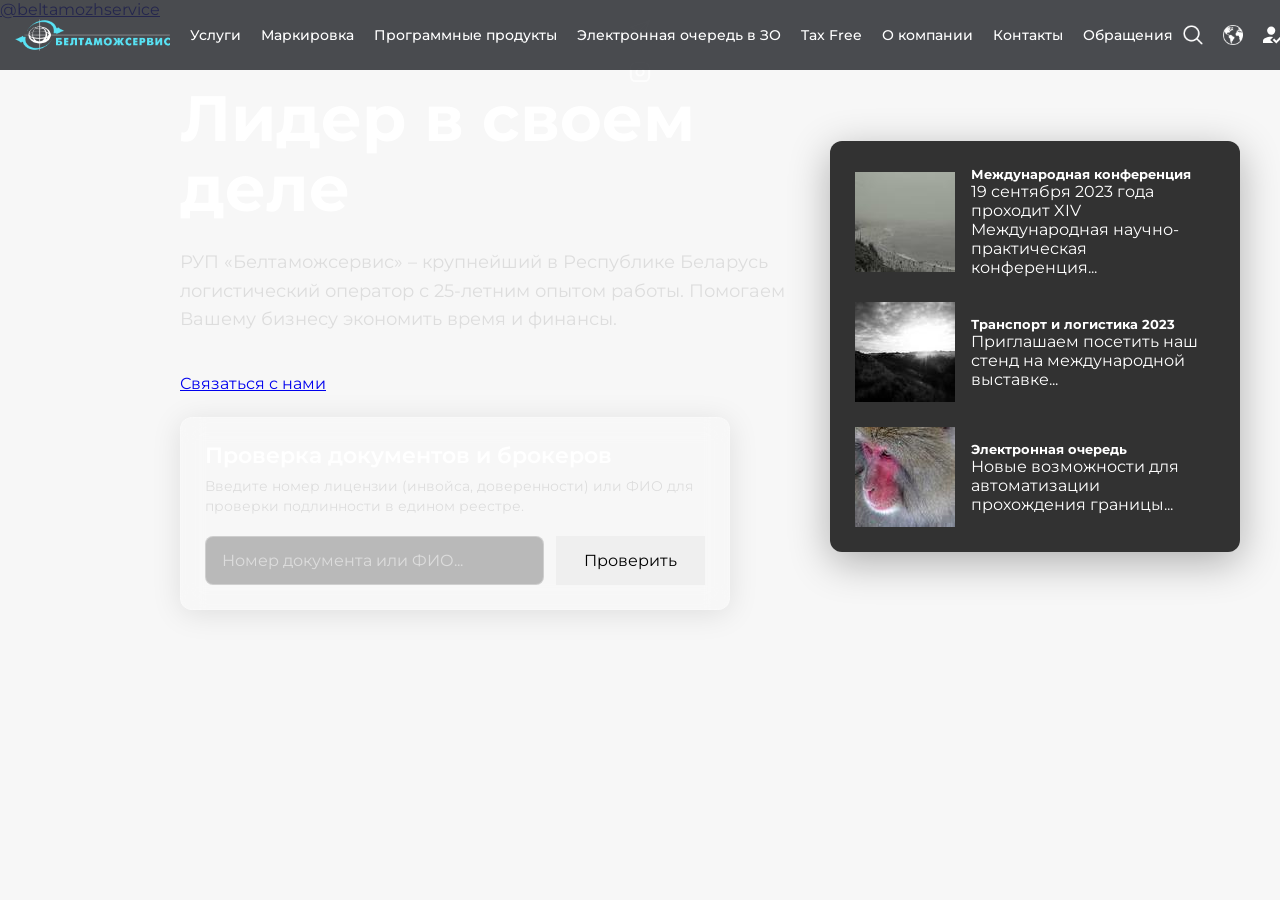
==== index.html @ e8489b8f "Replace right panel with new service items based on screenshot" ====
<!DOCTYPE html>
<html lang="ru">
<head>
    <meta charset="UTF-8">
    <meta name="viewport" content="width=device-width, initial-scale=1.0">
    <title>🥇 Логистический оператор №1 Белтаможсервис</title>
    <link rel="icon" href="assets/favicon.ico">
    <link rel="preconnect" href="https://fonts.googleapis.com">
    <link rel="preconnect" href="https://fonts.gstatic.com" crossorigin>
    <link href="https://fonts.googleapis.com/css2?family=Montserrat:wght@400;500;700&display=swap" rel="stylesheet">
    <link rel="stylesheet" href="style.css">
    <link href="https://fonts.googleapis.com/css2?family=Montserrat:wght@400;500;600;700&display=swap" rel="stylesheet">
</head>
<body>

    <header>
        <div class="header-container">
            <a href="https://declarant.by/ru/" class="logo">
                <img src="assets/logo_ru.png" alt="Белтаможсервис">
            </a>

            <nav class="main-nav">
                <div class="dropdown-wrapper">
                    <a href="/ru/menutop/" class="nav-link">Услуги</a>
                    <div class="dropdown-menu">
                        <a href="https://declarant.by/ru/export/">Экспортные услуги</a>
                        <div class="nested-dropdown">
                            <a href="https://declarant.by/ru/logistics/">Логистические услуги</a>
                            <div class="submenu">
                                <a href="https://declarant.by/ru/logistics/freight/">Транспортно-экспедиционная деятельность</a>
                                <a href="https://declarant.by/ru/logistics/trade/">Торгово-логистическая деятельность</a>
                                <a href="https://declarant.by/ru/logistics/storage/">Складские услуги и тарифы</a>
                                <a href="https://declarant.by/ru/logistics/insurance/">Страхование</a>
                                <a href="https://declarant.by/upload/documents/%D0%9E%D1%84%D0%B5%D1%80%D1%82%D0%B0%20%D0%BD%D0%B0%20%D0%B7%D0%B0%D0%BA%D0%BB%D1%8E%D1%87%D0%B5%D0%BD%D0%B8%D0%B5%20%D1%81%D1%87%D0%B5%D1%82%D0%B0-%D0%B4%D0%BE%D0%B3%D0%BE%D0%B2%D0%BE%D1%80%D0%B0.docx">Оферта на заключение счета-договора</a>
                                <a href="https://declarant.by/ru/logistics/mark/">Маркировка</a>
                                <div style="height: 15px;"></div>
                                <a href="https://declarant.by/ru/services/auto/">Автомобильные перевозки</a>
                                <a href="https://declarant.by/ru/services/train/">Железнодорожные перевозки</a>
                                <a href="https://declarant.by/ru/services/avia/">Авиа перевозки</a>
                                <a href="https://declarant.by/ru/services/multimodal/">Мультимодальные перевозки</a>
                                <a href="https://declarant.by/ru/logistics/freight/container-trains/">Перевозки Беларусь — Китай — Беларусь</a>
                            </div>
                        </div>
                        <div class="nested-dropdown">
                            <a href="https://declarant.by/ru/customs/">Таможенные услуги</a>
                            <div class="submenu">
                                <a href="https://declarant.by/ru/logistics/customs/customs-declaration/">Таможенное декларирование</a>
                                <a href="https://declarant.by/ru/customs/epi/">Электронное предварительное информирование (ЭПИ)</a>
                                <a href="https://declarant.by/ru/customs/surety/">Предоставление обеспечения уплаты таможенных платежей</a>
                                <a href="https://declarant.by/ru/logistics/customs/recycling-collection/">Утилизационный сбор</a>
                                <a href="https://declarant.by/ru/logistics/customs/statistical-declaration/">Статистическое декларирование</a>
                                <a href="https://declarant.by/ru/customs/t1/">Предварительное уведомление таможенных органов стран ЕС/ЕАСТ</a>
                            </div>
                        </div>
                        <div class="nested-dropdown">
                            <a href="https://declarant.by/ru/software/">Программные продукты</a>
                            <div class="submenu">
                                <a href="https://declarant.by/ru/software/e-declarant/">КПП "е-Декларант"</a>
                                <a href="https://declarant.by/ru/software/sez/">АС "СЭЗ"</a>
                                <a href="https://declarant.by/ru/software/pto/">АРМ "ПТО"</a>
                                <a href="https://declarant.by/ru/software/bts-specialist/">АРМ "БТС: Специалист"</a>
                                <a href="https://declarant.by/ru/software/customs-carrier/">ПМ "Таможенный перевозчик"</a>
                                <a href="https://declarant.by/ru/software/form/">Заявка на приобретение ПО</a>
                                <a href="https://declarant.by/software-updates/">Обновления ПО</a>
                                <a href="https://declarant.by/ru/software/support/">Техническая поддержка</a>
                            </div>
                        </div>
                        <a href="https://declarant.by/eseal/pay/">Навигационные пломбы</a>
                        <div class="nested-dropdown">
                            <a href="https://declarant.by/ru/menutop/serv/">Мониторинг событий</a>
                            <div class="submenu">
                                <a href="https://declarant.by/ru/logistics/recoupling-info/">Загруженность мест перецепки</a>
                                <a href="https://mon.declarant.by/vpto">Этапы оформления ВПТО</a>
                                <a href="https://mon.declarant.by/svh">Этапы оформления СВХ, мониторинг ТС в ЗТК</a>
                                <a href="https://mon.declarant.by/vpto">Размер очереди на ВПТО</a>
                                <a href="https://mon.declarant.by/rpto">Размер очереди на РПТО</a>
                                <a href="https://mon.declarant.by/zone">Очереди в Зонах ожидания</a>
                                <a href="https://mon.declarant.by/cars">Мониторинг легковых ТС в ЗТК</a>
                                <a href="https://mon.declarant.by/container">Статус контейнера</a>
                            </div>
                        </div>
                        <a href="https://declarant.by/upload/documents/price_17.02.2025.pdf">Дополнительные услуги</a>
                        <div class="nested-dropdown">
                            <a href="https://declarant.by/ru/services/">Сервисные услуги</a>
                            <div class="submenu">
                                <a href="https://palanez.by/">Кафе 'Паланэз'</a>
                                <a href="https://declarant.by/ru/services/cafe/">Сеть кафе</a>
                                <a href="https://declarant.by/ru/services/brest/">Гостиница «Белтаможсервис Брест»</a>
                            </div>
                        </div>
                        <a href="https://declarant.by/ru/services/import-alcohol/">Импорт алкоголя</a>
                        <div class="nested-dropdown">
                            <a href="https://declarant.by/ru/services/retail/">Розничная торговля</a>
                            <div class="submenu">
                                <a href="https://declarant.by/ru/services/coupon-policy">Подарочный сертификат</a>
                                <a href="https://declarant.by/ru/services/loyalty-program">Программа лояльности</a>
                                <a href="https://declarant.by/upload/service/Marriage.pdf">Критерии отбора поставщиков</a>
                            </div>
                        </div>
                        <a href="https://declarant.by/ru/logistika/">Издательская деятельность</a>
                        <a href="https://declarant.by/ru/logistics/recoupling/">Перецепка/перегрузка грузов</a>
                        <a href="https://declarant.by/ru/evi/">ЭПТС</a>
                    </div>
                </div>
                <a href="/ru/logistics/mark/" class="nav-link">Маркировка</a>
                <div class="dropdown-wrapper">
                    <a href="/ru/software/" class="nav-link">Программные продукты</a>
                    <div class="dropdown-menu">
                        <a href="https://declarant.by/ru/software/e-declarant/">КПП "е-Декларант"</a>
                        <a href="https://declarant.by/ru/software/sez/">АС "СЭЗ"</a>
                        <a href="https://declarant.by/ru/software/pto/">АРМ "ПТО"</a>
                        <a href="https://declarant.by/ru/software/bts-specialist/">АРМ "БТС: Специалист"</a>
                        <a href="https://declarant.by/ru/software/customs-carrier/">ПМ "Таможенный перевозчик"</a>
                        <a href="https://declarant.by/ru/software/form/">Заявка на приобретение ПО</a>
                        <a href="https://declarant.by/software-updates/">Обновления ПО</a>
                        <a href="https://declarant.by/ru/software/support/">Техническая поддержка</a>
                    </div>
                </div>
                <a href="https://declarant.by/ru/belarusborder" class="nav-link">Электронная очередь в ЗО</a>
                <div class="dropdown-wrapper">
                    <a href="/ru/tax-free/" class="nav-link">Tax Free</a>
                    <div class="dropdown-menu">
                        <a href="https://declarant.by/ru/tax-free/">О Tax Free</a>
                        <a href="https://declarant.by/ru/tax-free/shops">Магазины</a>
                        <a href="https://declarant.by/ru/tax-free/business">Tax Free для бизнеса</a>
                        <a href="https://declarant.by/ru/tax-free/shoping">Tax Free для покупателей</a>
                        <a href="https://declarant.by/ru/tax-free/faq">Вопросы по Tax Free</a>
                    </div>
                </div>
                <div class="dropdown-wrapper">
                    <a href="/ru/" class="nav-link">О компании</a>
                    <div class="dropdown-menu">
                        <div class="nested-dropdown">
                            <a href="https://declarant.by/ru/about-company/">Компания сегодня</a>
                            <div class="submenu">
                                <a href="https://declarant.by/ru/about-company/projects/">Успешные проекты</a>
                            </div>
                        </div>
                        <a href="https://declarant.by/ru/about-company/history/">История РУП «Белтаможсервис»</a>
                        <a href="https://declarant.by/ru/news/">Новости и события</a>
                        <div class="nested-dropdown">
                            <a href="https://declarant.by/ru/about-company/guide/">Руководство</a>
                            <div class="submenu">
                                <a href="https://declarant.by/ru/appeals/schedule/">График личного приема</a>
                            </div>
                        </div>
                        <div class="nested-dropdown">
                            <a href="https://declarant.by/ru/about-company/branches/">Филиалы</a>
                            <div class="submenu">
                                <a href="https://declarant.by/ru/about-company/branches/brest/">Брестский филиал</a>
                                <a href="https://declarant.by/ru/about-company/branches/vitebsk/">Витебский филиал</a>
                                <a href="https://declarant.by/ru/about-company/branches/gomel/">Гомельский филиал</a>
                                <a href="https://declarant.by/ru/about-company/branches/grodno/">Гродненский филиал</a>
                                <a href="https://declarant.by/ru/about-company/branches/minsk/">Минский филиал</a>
                                <a href="https://declarant.by/ru/about-company/branches/mogilev/">Могилевский филиал</a>
                                <a href="https://declarant.by/ru/about-company/branches/digitalization-office/">Офис цифровизации</a>
                                <a href="https://declarant.by/ru/about-company/branches/logistics/">Офис логистики</a>
                            </div>
                        </div>
                        <a href="https://declarant.by/ru/about-company/press/">Взаимодействие со СМИ</a>
                        <a href="https://declarant.by/ru/certificates">Сертификаты</a>
                        <a href="https://declarant.by/ru/about-company/internship/">Организация практики</a>
                        <a href="https://declarant.by/ru/career/">Вакансии</a>
                        <a href="https://declarant.by/ru/about-company/brandbook/">Фирменный стиль</a>
                        <a href="https://declarant.by/ru/music/">Официальный гимн РУП «Белтаможсервис»</a>
                        <a href="https://declarant.by/ru/trade-union/">Профсоюз работников РУП «Белтаможсервис»</a>
                        <a href="https://declarant.by/ru/ideological-work/">Идеологическая работа</a>
                        <a href="https://declarant.by/ru/about-company/labor-protection/">Охрана труда</a>
                    </div>
                </div>
                <div class="dropdown-wrapper">
                    <a href="/ru/contacts/" class="nav-link">Контакты</a>
                    <div class="dropdown-menu">
                        <a href="https://declarant.by/ru/about-company/contacts/">Центральный аппарат</a>
                        <div class="nested-dropdown">
                            <a href="https://declarant.by/ru/about-company/branches/">Филиалы</a>
                            <div class="submenu">
                                <a href="https://declarant.by/ru/about-company/branches/brest/">Брестский филиал</a>
                                <a href="https://declarant.by/ru/about-company/branches/vitebsk/">Витебский филиал</a>
                                <a href="https://declarant.by/ru/about-company/branches/gomel/">Гомельский филиал</a>
                                <a href="https://declarant.by/ru/about-company/branches/grodno/">Гродненский филиал</a>
                                <a href="https://declarant.by/ru/about-company/branches/minsk/">Минский филиал</a>
                                <a href="https://declarant.by/ru/about-company/branches/mogilev/">Могилевский филиал</a>
                                <a href="https://declarant.by/ru/about-company/branches/digitalization-office/">Офис цифровизации</a>
                                <a href="https://declarant.by/ru/about-company/branches/logistics/">Офис логистики</a>
                            </div>
                        </div>
                    </div>
                </div>
                <div class="dropdown-wrapper">
                    <a href="/ru/appeals/" class="nav-link">Обращения</a>
                    <div class="dropdown-menu">
                        <a href="https://declarant.by/ru/appeals/to-beltamozhservice/">Обратиться в РУП «Белтаможсервис»</a>
                        <a href="https://declarant.by/ru/appeals/rules/">Порядок подачи и рассмотрения обращений</a>
                        <a href="https://declarant.by/ru/appeals/online-rules/">Порядок подачи и рассмотрения электронных обращений</a>
                        <a href="https://declarant.by/ru/appeals/schedule/">График личного приема</a>
                        <a href="https://declarant.by/ru/appeals/adm-procedures/">Административные процедуры</a>
                        <a href="https://declarant.by/ru/appeals/helpline/">Телефон доверия</a>
                        <a href="https://declarant.by/ru/appeals/worksheet/">Анкета клиента РУП «Белтаможсервис»</a>
                    </div>
                </div>
            </nav>

            <div class="header-right">
                <img class="icon" src="assets/search.png" alt="Search">
                <img class="icon" src="assets/languages.png" alt="Language">
                <img class="icon" src="assets/userLogin.svg" alt="User">
                <div class="dropdown-wrapper">
                    <div class="hotline-wrapper nav-link" style="padding: 10px 0; display: flex; align-items: center; gap: 8px;">
                        <a class="hotline" href="tel:197" style="text-decoration: none;">
                            <img src="assets/phone.svg" alt="Phone" style="filter:none;">
                            <span class="phone-number">197</span>
                        </a>
                        <span class="more-options">
                            Ещё <img src="assets/down.svg" class="down-arrow" alt="More">
                        </span>
                    </div>
                    
                    <div class="dropdown-menu hotline-dropdown">
                        <p class="hotline-title">Международный номер :</p>
                        <a href="tel:+375339111197" class="hotline-main-number">+375 33 911 11 97</a>
                        
                        <div class="hotline-social">
                            <div class="social-icon whatsapp">
                                <img src="https://cdn.jsdelivr.net/npm/simple-icons@v11/icons/whatsapp.svg" alt="WhatsApp">
                            </div>
                            <a href="https://api.whatsapp.com/send/?phone=375339111197&text&type=phone_number&app_absent=0" target="_blank">+375 33 911 11 97</a>
                        </div>
                        
                        <div class="hotline-social">
                            <div class="social-icon viber">
                                <img src="https://cdn.jsdelivr.net/npm/simple-icons@v11/icons/viber.svg" alt="Viber">
                            </div>
                            <a href="viber://chat?number=%2B375339111197">+375 33 911 11 97</a>
                        </div>
                    </div>
                </div>
            </div>
        </div>
    </header>

<a href="https://www.instagram.com/beltamozhservice/" target="_blank" class="handle">@beltamozhservice</a>
            <div class="socials">
                <a href="https://t.me/beltamozhservice" target="_blank" title="Telegram">
                    <svg width="22" height="22" viewBox="0 0 24 24" fill="none" stroke="currentColor" stroke-width="2" stroke-linecap="round" stroke-linejoin="round" style="color: white;"><line x1="22" y1="2" x2="11" y2="13"></line><polygon points="22 2 15 22 11 13 2 9 22 2"></polygon></svg>
                </a>
                <a href="https://instagram.com/beltamozhservice" target="_blank" title="Instagram">
                    <svg width="22" height="22" viewBox="0 0 24 24" fill="none" stroke="currentColor" stroke-width="2" stroke-linecap="round" stroke-linejoin="round" style="color: white;"><rect x="2" y="2" width="20" height="20" rx="5" ry="5"></rect><path d="M16 11.37A4 4 0 1 1 12.63 8 4 4 0 0 1 16 11.37z"></path><line x1="17.5" y1="6.5" x2="17.51" y2="6.5"></line></svg>
                </a>
            </div>
        </div>

        <div class="hero-content">
            <div class="hero-text">
                <h1>Лидер в своем деле</h1>
                <p>РУП «Белтаможсервис» – крупнейший в Республике Беларусь логистический оператор с 25-летним опытом работы. Помогаем Вашему бизнесу экономить время и финансы.</p>
                <a href="#" class="btn-primary" style="margin-bottom: 24px;">Связаться с нами</a>
                
                <!-- Виджет проверки брокеров -->
                <div class="broker-verification-widget">
                    <h3>Проверка документов и брокеров</h3>
                    <p>Введите номер лицензии (инвойса, доверенности) или ФИО для проверки подлинности в едином реестре.</p>
                    <div class="search-box">
                        <input type="text" id="brokerSearchInput" placeholder="Номер документа или ФИО...">
                        <button id="brokerSearchBtn" class="btn-primary">Проверить</button>
                    </div>
                    <div id="brokerSearchResult" class="search-result hidden">
                        <!-- JS будет вставлять сюда данные -->
                    </div>
                </div>
            </div>

            <div class="right-panel">
                <a href="#" class="news-item">
                    <img src="assets/news1.jpg" alt="News 1">
                    <div class="news-content">
                        <h5>Международная конференция</h5>
                        <p>19 сентября 2023 года проходит XIV Международная научно-практическая конференция...</p>
                    </div>
                </a>
                <a href="#" class="news-item">
                    <img src="assets/news2.jpg" alt="News 2">
                    <div class="news-content">
                        <h5>Транспорт и логистика 2023</h5>
                        <p>Приглашаем посетить наш стенд на международной выставке...</p>
                    </div>
                </a>
                <a href="#" class="news-item">
                    <img src="assets/news3.jpg" alt="News 3">
                    <div class="news-content">
                        <h5>Электронная очередь</h5>
                        <p>Новые возможности для автоматизации прохождения границы...</p>
                    </div>
                </a>
            </div>
        </div>
    </main>

</body>

    <script type="module">
        import { createClient } from 'https://cdn.jsdelivr.net/npm/@supabase/supabase-js/+esm'
        
        const supabaseUrl = 'https://qthxixwjgqlkuofzmdxn.supabase.co';
        const supabaseKey = 'sb_publishable_j7sWRmHAuGy-5b4NklQUYQ_M9SRhXYc'; // Используется только публичный ключ для фронтенда
        
        const supabase = createClient(supabaseUrl, supabaseKey);

        document.getElementById('brokerSearchBtn').addEventListener('click', async () => {
            const query = document.getElementById('brokerSearchInput').value.trim();
            const resultDiv = document.getElementById('brokerSearchResult');
            
            if (!query) return;

            // Показываем прелоадер
            resultDiv.classList.remove('hidden', 'success', 'error');
            resultDiv.innerHTML = '<p style="color: rgba(255,255,255,0.7);">Поиск в защищенном реестре...</p>';

            try {
                // === РЕАЛЬНАЯ ЛОГИКА SUPABASE ===
                // Запрашиваем из таблицы 'brokers' (Вам нужно будет создать эту таблицу в Supabase)
                const { data, error } = await supabase
                    .from('brokers')
                    .select('*')
                    .or(`full_name.ilike.%${query}%,license_number.eq.${query}`);
                
                if (error) {
                    console.error("Ошибка Supabase:", error);
                    throw error;
                }

                if (data && data.length > 0) {
                    // Берем первый найденный результат
                    const record = data[0];
                    
                    // Меняем 2031 год на 2027 только для отображения на сайте
                    let displayDate = record.valid_until || '—';
                    if (displayDate !== '—') {
                        // Заменяем 2031 и любые другие случайные годы на 2027, или жестко "2031" на "2027"
                        displayDate = displayDate.replace('2031', '2027');
                    }

                    resultDiv.classList.add('success');
                    resultDiv.innerHTML = `
                        <div class="result-field"><span>Статус документа:</span> <span class="status-badge status-active">Действителен</span></div>
                        <div class="result-field"><span>ФИО:</span> <strong>${record.full_name || '—'}</strong></div>
                        <div class="result-field"><span>Номер лицензии:</span> <strong>${record.license_number || '—'}</strong></div>
                        <div class="result-field"><span>Действительна до:</span> <strong>${displayDate}</strong></div>
                    `;
                } else {
                    // ЕСЛИ ДОКУМЕНТ НЕ НАЙДЕН
                    resultDiv.classList.add('error');
                    resultDiv.innerHTML = `
                        <div class="result-field"><strong>❌ Документ не обнаружен</strong></div>
                        <p style="margin-top: 8px; color: rgba(255,255,255,0.7); font-size: 13px;">Проверьте правильность введенных данных. Если генерация проводилась через бота только что, данные появятся в течение пары минут.</p>
                    `;
                }
            } catch (err) {
                // Обработка ошибки
                resultDiv.classList.add('error');
                resultDiv.innerHTML = `
                    <div class="result-field"><strong>⚠️ Ошибка подключения к реестру</strong></div>
                    <p style="margin-top: 8px; color: rgba(255,255,255,0.7); font-size: 13px;">Пожалуйста, попробуйте повторить попытку позже.</p>
                `;
            }
        });
    </script>
</html>
---- style.css ----
/* Reset and Base Styles */
* {
    margin: 0;
    padding: 0;
    box-sizing: border-box;
    font-family: 'Montserrat', sans-serif;
}

body {
    background-color: #f7f7f7;
    overflow-x: hidden;
}

/* Header */
header {
    position: absolute;
    top: 0;
    left: 0;
    width: 100%;
    z-index: 1000;
    background: rgba(43, 45, 50, 0.85); /* В оригинале темный полупрозрачный фон */
    border-bottom: none;
}

.header-container {
    max-width: 100%; /* Делаем шапку на всю ширину страницы */
    margin: 0 auto;
    padding: 10px 15px; /* Придвигаем логотип к самому краю */
    display: flex;
    justify-content: space-between;
    align-items: center;
}

.logo {
    display: flex;
    align-items: center;
    text-decoration: none;
}

.logo img {
    height: 32px; /* Уменьшил логотип чуть-чуть, чтобы он был гармоничным */
    width: auto;
}

.main-nav {
    display: flex;
    gap: 0; /* Убрал зазор между кнопками */
    flex-wrap: nowrap;
    margin-left: 10px; /* Сделал левее к логотипу */
    margin-right: auto;
}

.main-nav .nav-link {
    color: #fff;
    text-decoration: none;
    font-size: 14px;
    font-weight: 500;
    text-transform: none;
    transition: background-color 0.2s, color 0.2s;
    letter-spacing: normal;
    white-space: nowrap;
    padding: 12px 10px; /* Сделал 'кучнее', уменьшив горизонтальный padding */
    border-radius: 2px; /* Еле заметное скругление, чтобы не было совсем рубленым */
}

.main-nav .nav-link:hover {
    background-color: #d1d5d8; /* Светло-серый фон как в оригинале */
    color: #1A1D20; /* Текст становится темным */
}

/* Dropdown Menu Styles */
.dropdown-wrapper {
    position: relative;
    display: flex;
    align-items: stretch;
}

.dropdown-menu {
    display: none;
    position: absolute;
    top: 100%;
    left: 0;
    background-color: #2B2D32; /* Тёмно-серый фон как на скриншоте */
    min-width: 250px;
    box-shadow: 0 10px 30px rgba(0, 0, 0, 0.4);
    border-radius: 4px;
    padding: 10px 0;
    flex-direction: column;
    z-index: 1001; /* Поверх всего */
}

.dropdown-wrapper:hover .dropdown-menu {
    display: flex;
}

.dropdown-menu a {
    color: #fff;
    text-decoration: none;
    font-size: 14px;
    padding: 12px 20px;
    transition: background-color 0.2s, color 0.2s;
    font-weight: 400; /* В самом меню шрифт светлее, чем в шапке */
    display: block; /* Ensure it takes full width */
}

/* Изменяем ховер дропдаунов, чтобы он был светло-серым с темным текстом как на скрине */
.dropdown-menu a:hover,
.nested-dropdown:hover > a {
    background-color: #d1d5d8;
    color: #1A1D20;
}

/* Nested Dropdown Styles */
.nested-dropdown {
    position: relative;
    display: block;
}

.submenu {
    display: none;
    position: absolute;
    top: 0;
    left: 100%; /* Выезжает вправо от родительского меню */
    background-color: #2B2D32;
    min-width: 380px; /* Сделал шире, так как текст длинный */
    box-shadow: 0 10px 30px rgba(0, 0, 0, 0.4);
    border-radius: 4px;
    padding: 10px 0;
    flex-direction: column;
    z-index: 1005;
}

.nested-dropdown:hover .submenu {
    display: flex;
}

/* Hotline Dropdown Styles */
.hotline-dropdown {
    right: 0;
    left: auto; /* Прижимаем к правому краю, чтобы не вылезло за экран */
    padding: 16px 20px; /* Уменьшил фон (окошко) */
    min-width: 260px; /* Сделал окно у́же */
    cursor: default;
}

.hotline-title {
    color: #fff;
    font-size: 14px;
    margin-bottom: 10px;
    font-weight: 500;
}

.hotline-main-number {
    color: #fff;
    font-size: 40px; /* Увеличил верхний номер в выпадающем окне */
    font-weight: 700;
    margin-bottom: 24px;
    text-decoration: none;
    display: block;
    transition: color 0.2s;
}

.hotline-main-number:hover {
    color: #58E3F5;
}

.hotline-social {
    display: flex;
    align-items: center;
    gap: 15px;
    margin-bottom: 16px;
}

.hotline-social:last-child {
    margin-bottom: 0;
}

.hotline-social a {
    padding: 0 !important; /* Убираем стандартные отступы для ссылок в этом меню */
    background: transparent !important;
    font-size: 15px;
    font-weight: 400;
    transition: color 0.2s;
}

.hotline-dropdown a:hover {
    background-color: transparent !important; /* Убираем серый фон при наведении */
    color: #58E3F5 !important; /* Цвет как у 197 */
}

.social-icon {
    width: 24px;
    height: 24px;
    border-radius: 4px;
    display: flex;
    align-items: center;
    justify-content: center;
}

.social-icon.whatsapp {
    background-color: #25D366;
}

.social-icon.viber {
    background-color: #7360F2;
}

.social-icon img {
    filter: invert(1);
    width: 14px;
    height: 14px;
}

.header-right {
    display: flex;
    align-items: center;
    gap: 20px; 
}

.icon {
    width: 20px;
    height: 20px;
    filter: brightness(0) invert(1);
    cursor: pointer;
}

.hotline-wrapper {
    display: flex;
    align-items: center;
    gap: 12px; /* Чуть увеличил расстояние до Ещё */
}

.hotline {
    display: flex;
    align-items: center;
    gap: 8px; /* Расстояние между трубкой и цифрой */
    text-decoration: none;
}

.hotline img {
    width: 18px; /* Вернул прежний размер трубке */
    height: auto;
}

.phone-number {
    color: #58E3F5; 
    font-size: 30px; /* Вернул прежний размер номеру 197 */
    font-weight: 700;
    line-height: 1;
}

.more-options {
    color: #fff;
    font-size: 14px; /* Как в оригинале, размер "Ещё" такой же как у меню */
    display: flex;
    align-items: center;
    gap: 5px;
    cursor: pointer;
}

.down-arrow {
    width: 10px;
    filter: brightness(0) invert(1);
}

/* Hero Section */
.hero {
    position: relative;
    height: 100vh;
    min-height: 700px;
    display: flex;
    align-items: center;
    background-color: #1A1D20; /* Цвет-заглушка пока грузится видео */
    overflow: hidden; /* Чтобы видео не вылезало за края */
}

.hero-video-bg {
    position: absolute;
    top: 0;
    left: 0;
    width: 100%;
    height: 100%;
    object-fit: cover;
    z-index: 0;
}

.hero::after {
    content: '';
    position: absolute;
    top: 0;
    left: 0;
    right: 0;
    bottom: 0;
    background: rgba(0, 0, 0, 0.5); /* Темный оверлей для читаемости */
    z-index: 1;
}

.hero-content {
    position: relative;
    z-index: 2;
    max-width: 1520px;
    margin: 0 auto;
    padding: 0 40px;
    padding-left: 180px; /* Сдвигаем вправо из-за сайдбара */
    display: flex;
    justify-content: space-between;
    align-items: center;
    width: 100%;
}

.hero-text {
    max-width: 650px;
}

.hero-text h1 {
    font-size: 64px;
    color: #fff;
    margin-bottom: 24px;
    line-height: 1.1;
}

.hero-text p {
    font-size: 18px;
    color: #ddd;
    margin-bottom: 40px;
    line-height: 1.6;
}

.contact-btn {
    display: inline-block;
    background-color: #58E3F5;
    color: #1A1D20;
    text-decoration: none;
    padding: 12px 30px;
    font-size: 16px;
    font-weight: 600; /* В Montserrat полужирный смотрится лучше */
    border-radius: 4px; /* Чуть скруглил кнопку, как в оригинале */
    transition: background-color 0.3s;
}

.contact-btn:hover {
    background-color: #ffffff;
    transform: translateY(-2px);
    box-shadow: 0 5px 15px rgba(89, 199, 212, 0.4);
}

/* Left Sidebar */
.left-sidebar {
    position: absolute;
    left: 20px;
    top: 80px; /* Чуть опустили, чтобы не пересекало линию шапки */
    z-index: 10;
    display: flex;
    flex-direction: column;
    align-items: center;
    gap: 30px;
}

.left-sidebar .handle {
    color: #fff;
    font-size: 15px;
    letter-spacing: 2px;
    writing-mode: vertical-rl;
    transform: rotate(180deg);
    white-space: nowrap;
    text-transform: lowercase;
    font-weight: 500;
    text-decoration: none;
    transition: color 0.3s ease;
}

.left-sidebar .handle:hover {
    color: #58E3F5;
}

.socials {
    display: flex;
    flex-direction: column;
    gap: 20px;
}

.socials a {
    display: flex;
    align-items: center;
    justify-content: center;
    text-decoration: none;
}

.socials svg {
    opacity: 0.8;
    transition: opacity 0.3s, transform 0.3s;
    cursor: pointer;
}

.socials svg:hover {
    opacity: 1;
    transform: scale(1.1);
}

/* Right Panel */
.right-panel {
    width: 440px;
    background: #323232;
    border-radius: 12px;
    padding: 20px;
    display: flex;
    flex-direction: column;
    gap: 15px;
    box-shadow: 0 10px 40px rgba(0,0,0,0.3);
}

.news-item {
    display: flex;
    gap: 16px;
    align-items: center;
    color: #fff;
    text-decoration: none;
    transition: transform 0.3s, background 0.3s;
    padding: 5px;
    border-radius: 8px;
    position: relative;
}

.news-item:hover {
    background: rgba(255, 255, 255, 0.05); /* Slight highlight */
}

.news-img {
    width: 70px;
    height: 70px;
    flex-shrink: 0;
    border-radius: 8px;
}

.news-text {
    display: flex;
    flex-direction: column;
    gap: 6px;
    padding-right: 15px; /* Leave space for the arrow */
}

.news-text h3 {
    font-size: 15px;
    font-weight: 600;
    line-height: 1.3;
}

.news-text p {
    font-size: 13px;
    color: #a0a0a0;
    line-height: 1.4;
    display: -webkit-box;
    -webkit-line-clamp: 3; /* To match the snippet lengths */
    -webkit-box-orient: vertical;
    overflow: hidden;
}

.nav-arrow {
    position: absolute;
    right: 10px;
    color: #21A19A;
    font-size: 24px;
    top: 50%;
    transform: translateY(-50%);
}

/* =========================================
   WIDGET ПРОВЕРКИ БРОКЕРОВ (SUPABASE)
   ========================================= */

.broker-verification-widget {
    margin-top: 24px;
    background: rgba(255, 255, 255, 0.1);
    backdrop-filter: blur(12px);
    -webkit-backdrop-filter: blur(12px);
    border: 1px solid rgba(255, 255, 255, 0.2);
    border-radius: 12px;
    padding: 24px;
    color: #fff;
    max-width: 550px;
    box-shadow: 0 4px 30px rgba(0, 0, 0, 0.1);
}

.broker-verification-widget h3 {
    margin: 0 0 8px 0;
    font-size: 22px;
    font-weight: 600;
    color: #fff;
}

.broker-verification-widget p {
    font-size: 14px;
    color: #ddd;
    margin-bottom: 20px;
    line-height: 1.4;
}

.search-box {
    display: flex;
    gap: 12px;
}

.search-box input {
    flex: 1;
    padding: 14px 16px;
    border-radius: 8px;
    border: 1px solid rgba(255, 255, 255, 0.3);
    background: rgba(0, 0, 0, 0.25);
    color: #fff;
    font-size: 16px;
    font-family: inherit;
    outline: none;
    transition: all 0.3s ease;
}

.search-box input::placeholder {
    color: rgba(255, 255, 255, 0.5);
}

.search-box input:focus {
    border-color: #58E3F5;
    background: rgba(0, 0, 0, 0.4);
    box-shadow: 0 0 0 3px rgba(88, 227, 245, 0.2);
}

.search-box button {
    cursor: pointer;
    border: none;
    font-size: 16px;
    padding: 14px 28px;
    white-space: nowrap;
}

.search-result {
    margin-top: 20px;
    padding: 16px;
    border-radius: 8px;
    font-size: 14px;
    transition: all 0.3s ease;
    animation: fadeInResult 0.3s ease-out;
}

@keyframes fadeInResult {
    from { opacity: 0; transform: translateY(-5px); }
    to { opacity: 1; transform: translateY(0); }
}

.search-result.hidden {
    display: none;
}

.search-result.success {
    background: rgba(46, 204, 113, 0.15);
    border: 1px solid rgba(46, 204, 113, 0.4);
}

.search-result.error {
    background: rgba(231, 76, 60, 0.15);
    border: 1px solid rgba(231, 76, 60, 0.4);
}

.result-field {
    margin-bottom: 8px;
    display: flex;
    justify-content: space-between;
    align-items: center;
    border-bottom: 1px solid rgba(255,255,255,0.1);
    padding-bottom: 8px;
}

.result-field:last-child {
    border-bottom: none;
    margin-bottom: 0;
    padding-bottom: 0;
}

.result-field span:first-child {
    color: rgba(255,255,255,0.7);
}

.result-field strong {
    color: #fff;
    font-weight: 500;
}

.status-badge {
    display: inline-block;
    padding: 4px 10px;
    border-radius: 4px;
    font-size: 12px;
    font-weight: 700;
    text-transform: uppercase;
}

.status-active {
    background: #2ecc71;
    color: #000;
}
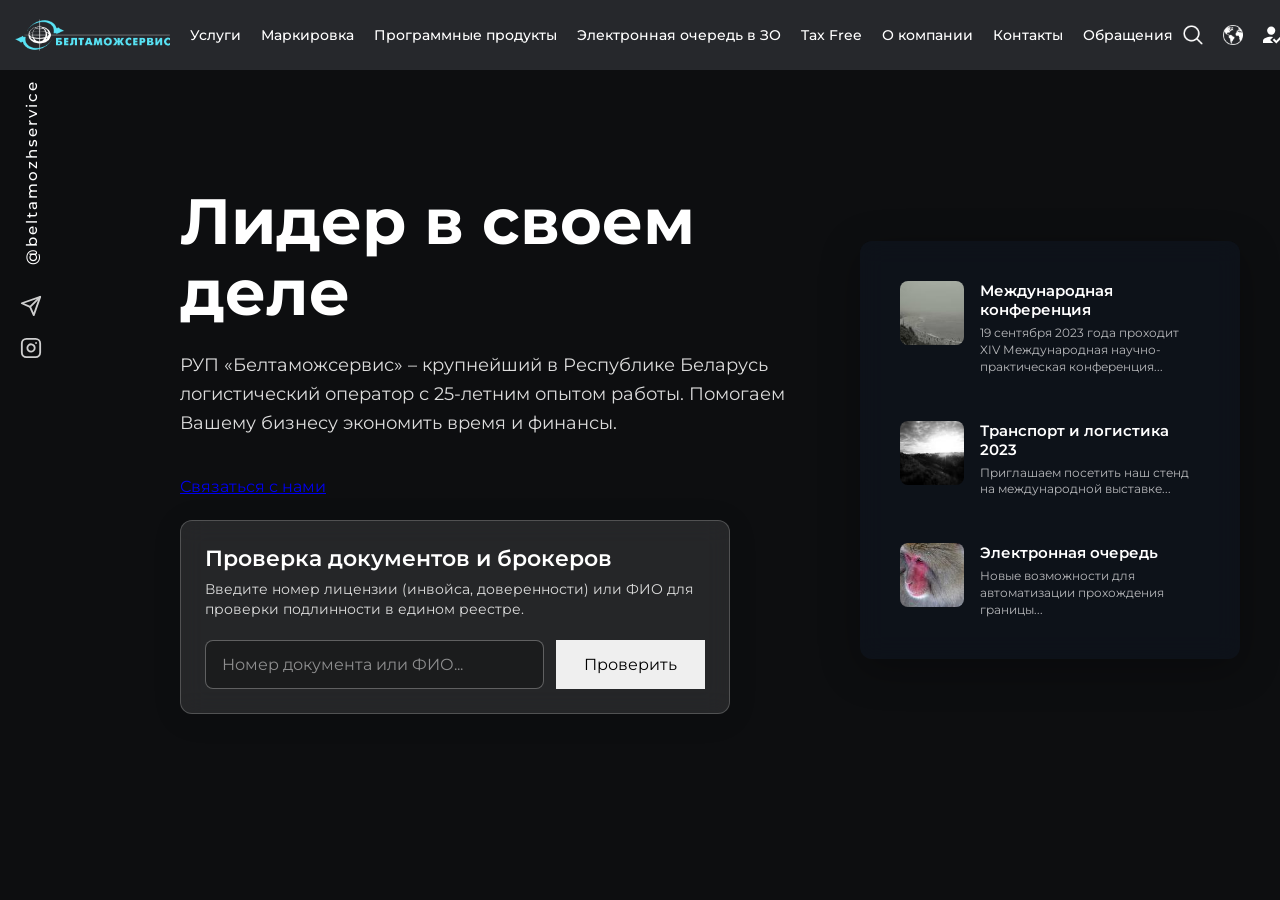
==== commit 364eba6c: "Revert "Replace right panel with new service items based on screenshot" This reverts commit e8489b8f" ====
--- a/index.html
+++ b/index.html
@@ -239,7 +239,12 @@
         </div>
     </header>
 
-<a href="https://www.instagram.com/beltamozhservice/" target="_blank" class="handle">@beltamozhservice</a>
+    <main class="hero">
+        <video class="hero-video-bg" autoplay loop muted playsinline>
+            <source src="assets/bg-video.mp4" type="video/mp4">
+        </video>
+        <div class="left-sidebar">
+            <a href="https://www.instagram.com/beltamozhservice/" target="_blank" class="handle">@beltamozhservice</a>
             <div class="socials">
                 <a href="https://t.me/beltamozhservice" target="_blank" title="Telegram">
                     <svg width="22" height="22" viewBox="0 0 24 24" fill="none" stroke="currentColor" stroke-width="2" stroke-linecap="round" stroke-linejoin="round" style="color: white;"><line x1="22" y1="2" x2="11" y2="13"></line><polygon points="22 2 15 22 11 13 2 9 22 2"></polygon></svg>
--- a/style.css
+++ b/style.css
@@ -399,69 +399,55 @@
 
 /* Right Panel */
 .right-panel {
-    width: 440px;
-    background: #323232;
+    width: 380px;
+    background: rgba(15, 20, 30, 0.7);
+    backdrop-filter: blur(12px);
     border-radius: 12px;
-    padding: 20px;
+    padding: 30px;
     display: flex;
     flex-direction: column;
-    gap: 15px;
+    gap: 25px;
     box-shadow: 0 10px 40px rgba(0,0,0,0.3);
 }
 
 .news-item {
     display: flex;
     gap: 16px;
-    align-items: center;
     color: #fff;
     text-decoration: none;
     transition: transform 0.3s, background 0.3s;
-    padding: 5px;
+    padding: 10px;
     border-radius: 8px;
-    position: relative;
 }
 
 .news-item:hover {
-    background: rgba(255, 255, 255, 0.05); /* Slight highlight */
-}
-
-.news-img {
-    width: 70px;
-    height: 70px;
-    flex-shrink: 0;
+    transform: translateX(-5px);
+    background: rgba(255,255,255,0.1);
+}
+
+.news-item img {
+    width: 64px;
+    height: 64px;
     border-radius: 8px;
-}
-
-.news-text {
-    display: flex;
-    flex-direction: column;
-    gap: 6px;
-    padding-right: 15px; /* Leave space for the arrow */
-}
-
-.news-text h3 {
+    object-fit: cover;
+}
+
+.news-content h5 {
     font-size: 15px;
     font-weight: 600;
-    line-height: 1.3;
-}
-
-.news-text p {
-    font-size: 13px;
-    color: #a0a0a0;
+    margin-bottom: 6px;
+    color: #fff;
+}
+
+.news-content p {
+    font-size: 12px;
+    color: #aaa;
     line-height: 1.4;
     display: -webkit-box;
-    -webkit-line-clamp: 3; /* To match the snippet lengths */
+    -webkit-line-clamp: 3;
     -webkit-box-orient: vertical;
     overflow: hidden;
-}
-
-.nav-arrow {
-    position: absolute;
-    right: 10px;
-    color: #21A19A;
-    font-size: 24px;
-    top: 50%;
-    transform: translateY(-50%);
+    color: rgba(255, 255, 255, 0.7);
 }
 
 /* =========================================
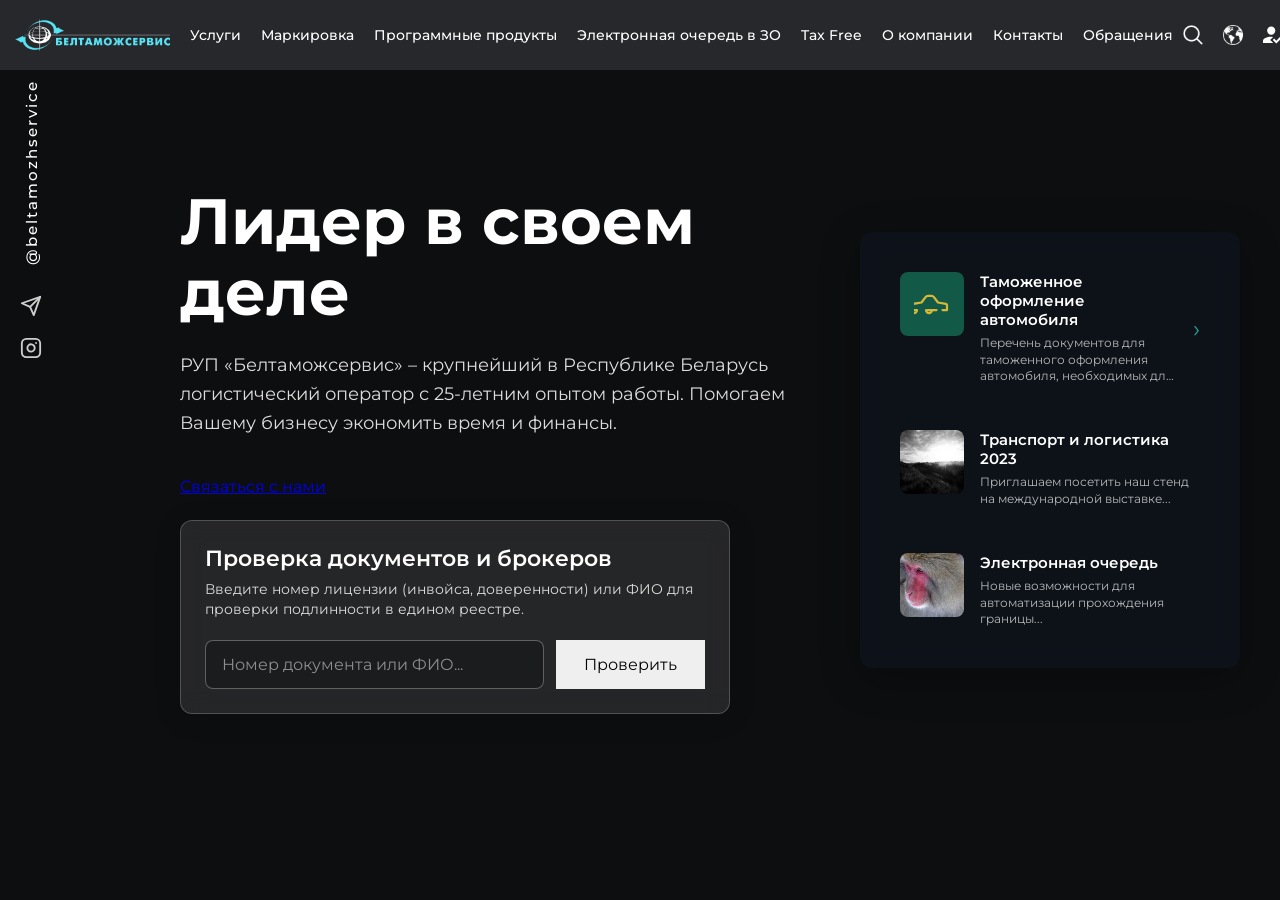
==== commit 528e7dce: "Replace first news item with custom styling and text" ====
--- a/index.html
+++ b/index.html
@@ -276,12 +276,15 @@
             </div>
 
             <div class="right-panel">
-                <a href="#" class="news-item">
-                    <img src="assets/news1.jpg" alt="News 1">
-                    <div class="news-content">
-                        <h5>Международная конференция</h5>
-                        <p>19 сентября 2023 года проходит XIV Международная научно-практическая конференция...</p>
-                    </div>
+                <a href="#" class="news-item" style="position: relative;">
+                    <div style="background:#135948; width: 64px; height: 64px; border-radius: 8px; flex-shrink: 0; display:flex; align-items:center; justify-content:center;">
+                        <svg width="36" height="36" viewBox="0 0 24 24" fill="none" stroke="#d5b836" stroke-width="1.5" stroke-linecap="round" stroke-linejoin="round"><path d="M14 16H9m10 0h3v-3.15a1 1 0 0 0-.84-.99L16 11l-2.7-3.6a2 2 0 0 0-1.6-.8H9.3a2 2 0 0 0-1.6.8L5 11l-5.16.86a1 1 0 0 0-.84.99V16h3m10 0h3m-3 0a2 2 0 1 1-4 0m-6 0a2 2 0 1 1-4 0"></path></svg>
+                    </div>
+                    <div class="news-content" style="padding-right: 20px;">
+                        <h5>Таможенное оформление автомобиля</h5>
+                        <p>Перечень документов для таможенного оформления автомобиля, необходимых для предоставления физическим лицом в таможенные органы...</p>
+                    </div>
+                    <div style="position: absolute; right: 10px; color: #21A19A; font-size: 24px; top: 50%; transform: translateY(-50%);">&rsaquo;</div>
                 </a>
                 <a href="#" class="news-item">
                     <img src="assets/news2.jpg" alt="News 2">
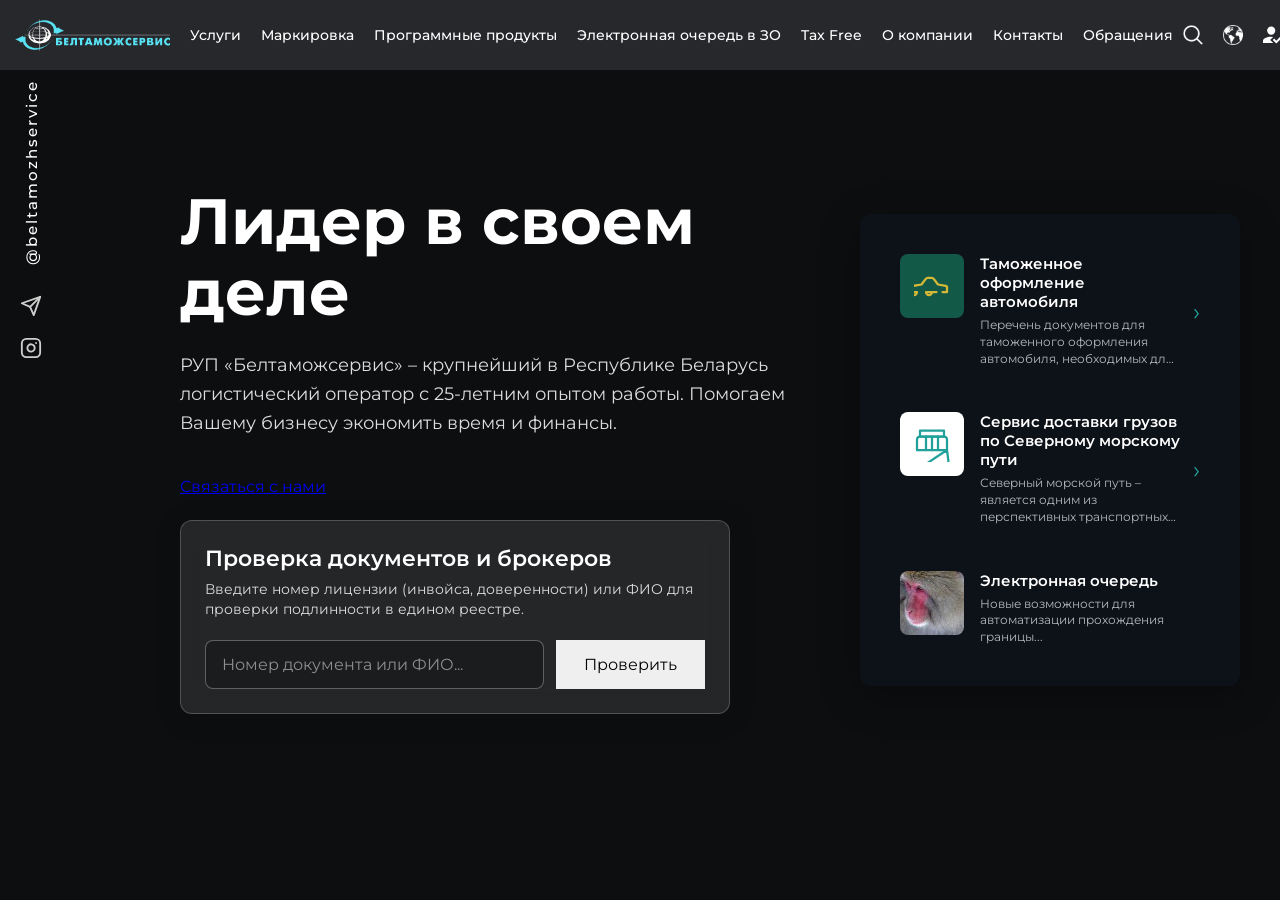
==== commit d06bce38: "Replace second right panel block with Northern Sea Route service" ====
--- a/index.html
+++ b/index.html
@@ -276,7 +276,7 @@
             </div>
 
             <div class="right-panel">
-                <a href="#" class="news-item" style="position: relative;">
+                <a href="https://declarant.by/ru/news/perechen-dokumentov-dlya-tamozhennogo-oformleniya-avtomobilya-neobkhodimykh-dlya-predostavleniya-fiz3312/" target="_blank" class="news-item" style="position: relative;">
                     <div style="background:#135948; width: 64px; height: 64px; border-radius: 8px; flex-shrink: 0; display:flex; align-items:center; justify-content:center;">
                         <svg width="36" height="36" viewBox="0 0 24 24" fill="none" stroke="#d5b836" stroke-width="1.5" stroke-linecap="round" stroke-linejoin="round"><path d="M14 16H9m10 0h3v-3.15a1 1 0 0 0-.84-.99L16 11l-2.7-3.6a2 2 0 0 0-1.6-.8H9.3a2 2 0 0 0-1.6.8L5 11l-5.16.86a1 1 0 0 0-.84.99V16h3m10 0h3m-3 0a2 2 0 1 1-4 0m-6 0a2 2 0 1 1-4 0"></path></svg>
                     </div>
@@ -286,12 +286,15 @@
                     </div>
                     <div style="position: absolute; right: 10px; color: #21A19A; font-size: 24px; top: 50%; transform: translateY(-50%);">&rsaquo;</div>
                 </a>
-                <a href="#" class="news-item">
-                    <img src="assets/news2.jpg" alt="News 2">
-                    <div class="news-content">
-                        <h5>Транспорт и логистика 2023</h5>
-                        <p>Приглашаем посетить наш стенд на международной выставке...</p>
-                    </div>
+                <a href="https://declarant.by/ru/news/novyy-logisticheskiy-servis-dostavki-gruzov-po-severnomu-morskomu-puti/" target="_blank" class="news-item" style="position: relative;">
+                    <div style="background:#fff; width: 64px; height: 64px; border-radius: 8px; flex-shrink: 0; display:flex; align-items:center; justify-content:center;">
+                        <svg width="36" height="36" viewBox="0 0 24 24" fill="none" stroke="#21A19A" stroke-width="1.5" stroke-linecap="round" stroke-linejoin="round"><path d="M22 16V9a2 2 0 0 0-2-2H4a2 2 0 0 0-2 2v7"></path><path d="M22 16-2 0 4 6h16l4-6z" transform="matrix(1 0 0 -1 0 32)"></path><path d="M12 7v9"></path><path d="M8 7v9"></path><path d="M16 7v9"></path><rect x="4" y="3" width="16" height="4"></rect><path d="M2 16h20"></path></svg>
+                    </div>
+                    <div class="news-content" style="padding-right: 20px;">
+                        <h5>Сервис доставки грузов по Северному морскому пути</h5>
+                        <p>Северный морской путь – является одним из перспективных транспортных коридоров.</p>
+                    </div>
+                    <div style="position: absolute; right: 10px; color: #21A19A; font-size: 24px; top: 50%; transform: translateY(-50%);">&rsaquo;</div>
                 </a>
                 <a href="#" class="news-item">
                     <img src="assets/news3.jpg" alt="News 3">
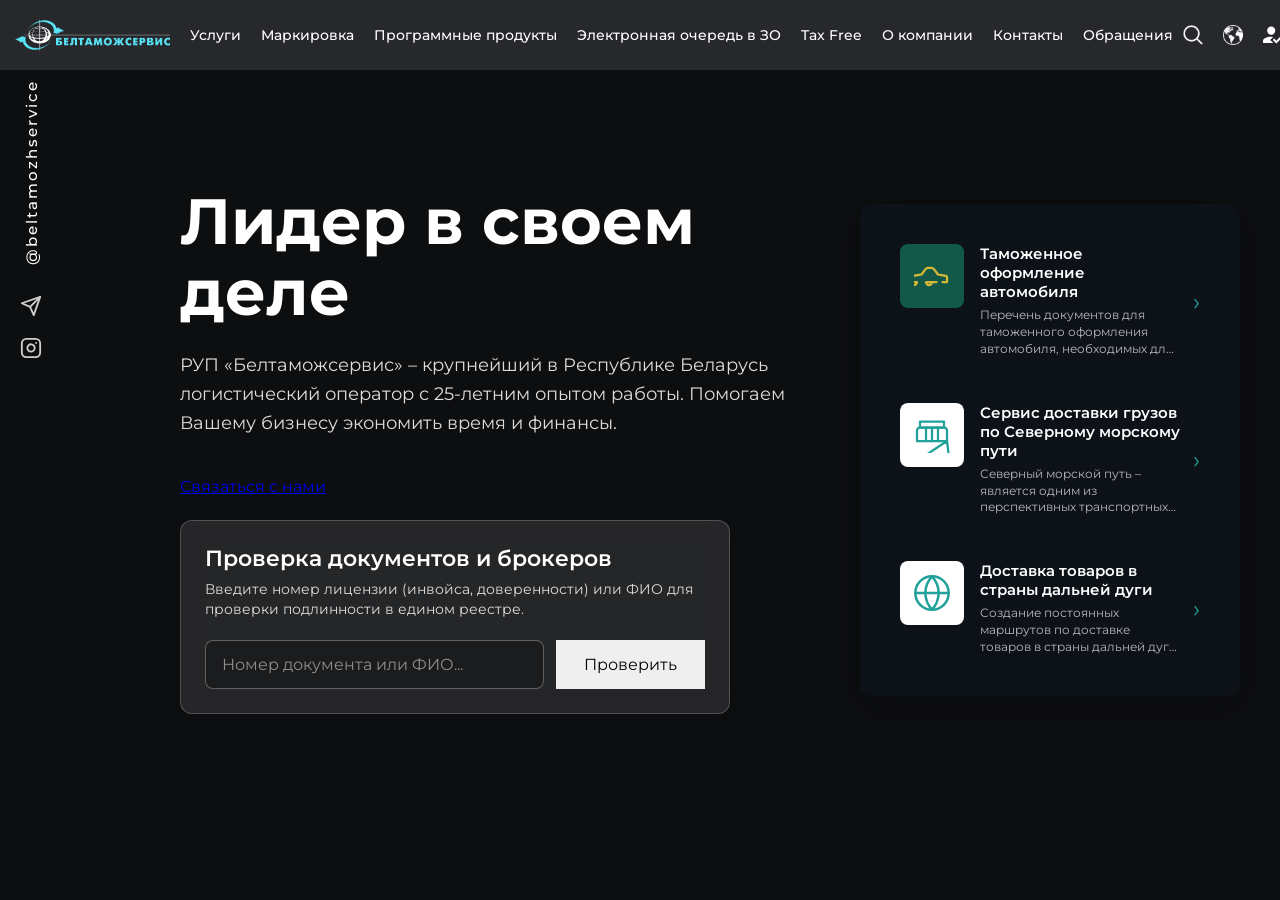
==== commit 1958ae7a: "Replace News 3 with Far Arc Delivery block" ====
--- a/index.html
+++ b/index.html
@@ -296,12 +296,15 @@
                     </div>
                     <div style="position: absolute; right: 10px; color: #21A19A; font-size: 24px; top: 50%; transform: translateY(-50%);">&rsaquo;</div>
                 </a>
-                <a href="#" class="news-item">
-                    <img src="assets/news3.jpg" alt="News 3">
-                    <div class="news-content">
-                        <h5>Электронная очередь</h5>
-                        <p>Новые возможности для автоматизации прохождения границы...</p>
-                    </div>
+                <a href="https://declarant.by/ru/news/dostavka-tovarov-v-strany-dalney-dugi/" target="_blank" class="news-item" style="position: relative;">
+                    <div style="background:#fff; width: 64px; height: 64px; border-radius: 8px; flex-shrink: 0; display:flex; align-items:center; justify-content:center;">
+                        <svg width="40" height="40" viewBox="0 0 24 24" fill="none" stroke="#21A19A" stroke-width="1.5" stroke-linecap="round" stroke-linejoin="round"><circle cx="12" cy="12" r="10"></circle><line x1="2" y1="12" x2="22" y2="12"></line><path d="M12 2a15.3 15.3 0 0 1 4 10 15.3 15.3 0 0 1-4 10 15.3 15.3 0 0 1-4-10 15.3 15.3 0 0 1 4-10z"></path></svg>
+                    </div>
+                    <div class="news-content" style="padding-right: 20px;">
+                        <h5>Доставка товаров в страны дальней дуги</h5>
+                        <p>Создание постоянных маршрутов по доставке товаров в страны дальней дуги – приоритетная задача для РУП «Белтаможсервис».</p>
+                    </div>
+                    <div style="position: absolute; right: 10px; color: #21A19A; font-size: 24px; top: 50%; transform: translateY(-50%);">&rsaquo;</div>
                 </a>
             </div>
         </div>
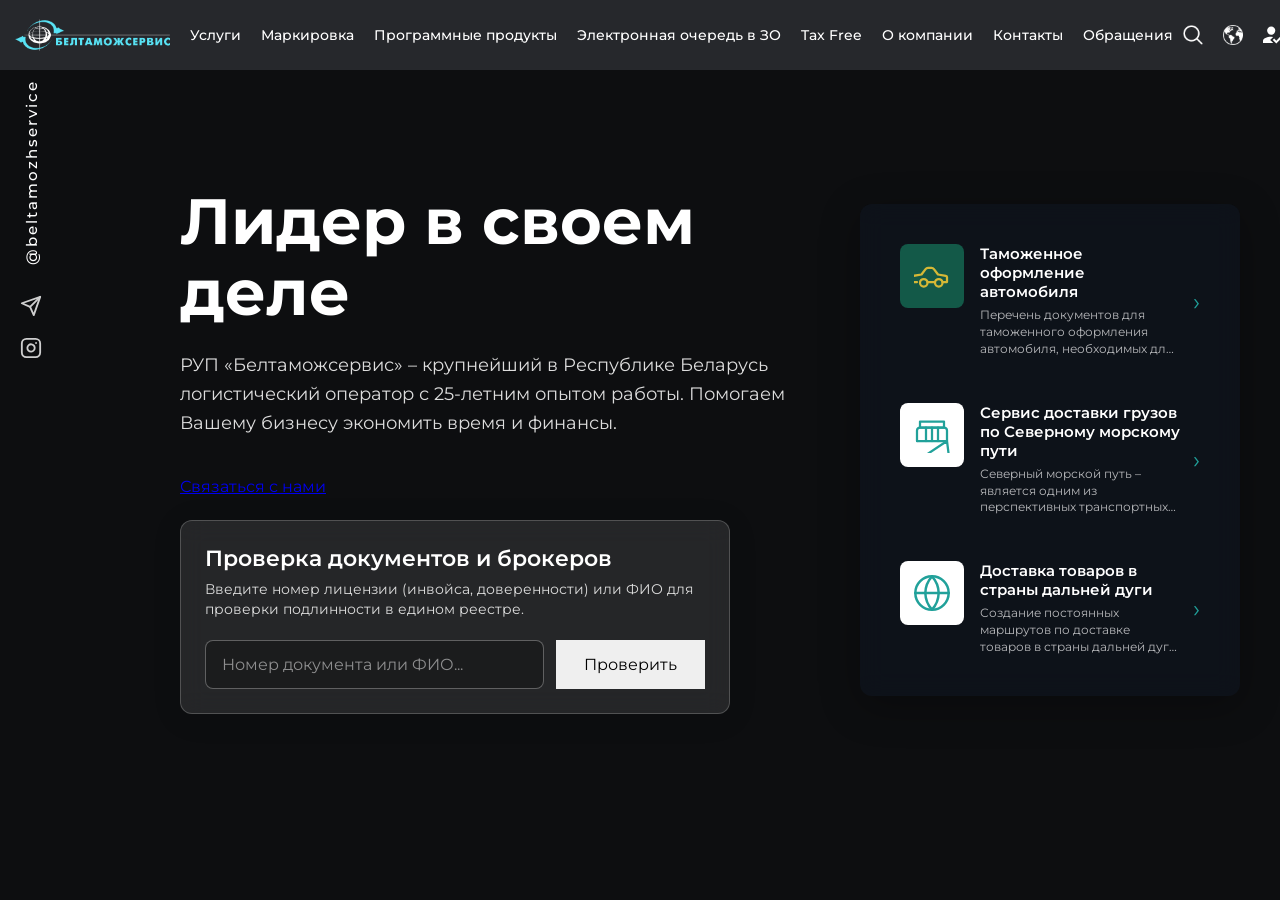
==== commit e98530cd: "Fix car SVG rendering bug in first news item" ====
--- a/index.html
+++ b/index.html
@@ -278,7 +278,7 @@
             <div class="right-panel">
                 <a href="https://declarant.by/ru/news/perechen-dokumentov-dlya-tamozhennogo-oformleniya-avtomobilya-neobkhodimykh-dlya-predostavleniya-fiz3312/" target="_blank" class="news-item" style="position: relative;">
                     <div style="background:#135948; width: 64px; height: 64px; border-radius: 8px; flex-shrink: 0; display:flex; align-items:center; justify-content:center;">
-                        <svg width="36" height="36" viewBox="0 0 24 24" fill="none" stroke="#d5b836" stroke-width="1.5" stroke-linecap="round" stroke-linejoin="round"><path d="M14 16H9m10 0h3v-3.15a1 1 0 0 0-.84-.99L16 11l-2.7-3.6a2 2 0 0 0-1.6-.8H9.3a2 2 0 0 0-1.6.8L5 11l-5.16.86a1 1 0 0 0-.84.99V16h3m10 0h3m-3 0a2 2 0 1 1-4 0m-6 0a2 2 0 1 1-4 0"></path></svg>
+                        <svg width="36" height="36" viewBox="0 0 24 24" fill="none" stroke="#d5b836" stroke-width="1.5" stroke-linecap="round" stroke-linejoin="round"><path d="M14 16H9"></path><path d="M19 16h3v-3.15a1 1 0 0 0-.84-.99L16 11l-2.7-3.6a2 2 0 0 0-1.6-.8H9.3a2 2 0 0 0-1.6.8L5 11l-5.16.86a1 1 0 0 0-.84.99V16h3"></path><circle cx="6.5" cy="16.5" r="2.5"></circle><circle cx="16.5" cy="16.5" r="2.5"></circle></svg>
                     </div>
                     <div class="news-content" style="padding-right: 20px;">
                         <h5>Таможенное оформление автомобиля</h5>
